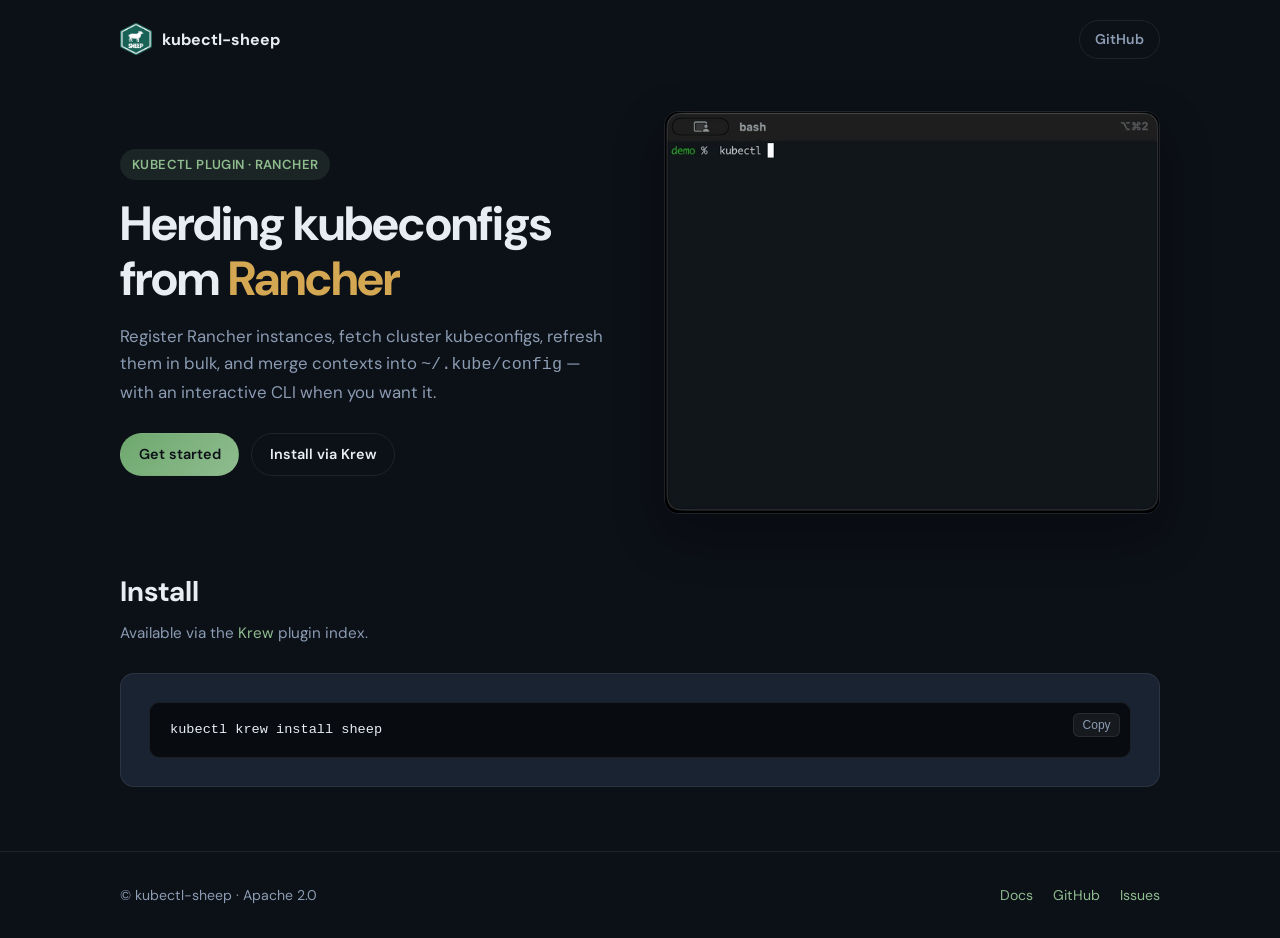
==== docs/index.html @ 6034649e "feat: add docs" ====
<!DOCTYPE html>
<html lang="en">
<head>
  <meta charset="UTF-8">
  <meta name="viewport" content="width=device-width, initial-scale=1.0">
  <title>kubectl-sheep — Kubeconfigs from Rancher</title>
  <meta name="description" content="A kubectl plugin to fetch, refresh, and manage kubeconfigs from Rancher-managed clusters.">
  <link rel="preconnect" href="https://fonts.googleapis.com">
  <link rel="preconnect" href="https://fonts.gstatic.com" crossorigin>
  <link href="https://fonts.googleapis.com/css2?family=DM+Sans:ital,opsz,wght@0,9..40,400;0,9..40,600;0,9..40,700;1,9..40,400&family=JetBrains+Mono:wght@400;500&display=swap" rel="stylesheet">
  <link rel="icon" href="assets/images/sheep.png" type="image/png">
  <link rel="stylesheet" href="assets/css/site.css">
</head>
<body>
  <header class="top-bar">
    <div class="container top-bar-inner">
      <a class="brand" href="./">
        <img src="assets/images/sheep.png" alt="kubectl-sheep logo" width="32" height="32">
        kubectl-sheep
      </a>
      <a class="btn btn-ghost" href="https://github.com/ahoz/kubectl-sheep" target="_blank" rel="noopener">GitHub</a>
    </div>
  </header>

  <section class="hero">
    <div class="container hero-grid">
      <div>
        <span class="eyebrow">kubectl plugin · Rancher</span>
        <h1>Herding kubeconfigs<br>from <span>Rancher</span></h1>
        <p class="lead">
          Register Rancher instances, fetch cluster kubeconfigs, refresh them in bulk,
          and merge contexts into <code>~/.kube/config</code> — with an interactive CLI when you want it.
        </p>
        <div class="hero-actions">
          <a class="btn btn-primary" href="guide/">Get started</a>
          <a class="btn btn-secondary" href="#install">Install via Krew</a>
        </div>
      </div>
      <figure class="hero-media">
        <img src="guide/media/gifs/kubectl-sheep-demo.gif" alt="kubectl-sheep demo" width="640" height="520">
      </figure>
    </div>
  </section>

  <section id="install" class="install-section">
    <div class="container">
      <div class="section-title">
        <h2>Install</h2>
        <p>Available via the <a href="https://krew.sigs.k8s.io/">Krew</a> plugin index.</p>
      </div>
      <div class="install-panel">
        <div class="code-block">
          <button type="button" data-copy="#install-krew">Copy</button>
          <pre id="install-krew">kubectl krew install sheep</pre>
        </div>
      </div>
    </div>
  </section>

  <footer class="footer">
    <div class="container footer-inner">
      <span>© kubectl-sheep · Apache 2.0</span>
      <div class="footer-links">
        <a href="guide/">Docs</a>
        <a href="https://github.com/ahoz/kubectl-sheep" target="_blank" rel="noopener">GitHub</a>
        <a href="https://github.com/ahoz/kubectl-sheep/issues" target="_blank" rel="noopener">Issues</a>
      </div>
    </div>
  </footer>

  <script src="assets/js/site.js"></script>
</body>
</html>
---- docs/assets/css/site.css ----
:root {
  --bg: #0c1017;
  --bg-elevated: #141b26;
  --bg-card: #1a2332;
  --text: #e8edf4;
  --text-muted: #8b9cb3;
  --accent: #8fbc8f;
  --accent-strong: #6ea86e;
  --gold: #d4a853;
  --border: rgba(255, 255, 255, 0.08);
  --radius: 14px;
  --font: "DM Sans", system-ui, sans-serif;
  --mono: "JetBrains Mono", ui-monospace, monospace;
}

* {
  box-sizing: border-box;
}

html {
  scroll-behavior: smooth;
}

body {
  margin: 0;
  font-family: var(--font);
  background: var(--bg);
  color: var(--text);
  line-height: 1.6;
}

a {
  color: var(--accent);
  text-decoration: none;
}

a:hover {
  color: var(--gold);
}

.container {
  width: min(1040px, calc(100% - 3rem));
  margin: 0 auto;
}

/* Top bar */
.top-bar {
  padding: 1.25rem 0;
}

.top-bar-inner {
  display: flex;
  align-items: center;
  justify-content: space-between;
}

.brand {
  display: flex;
  align-items: center;
  gap: 0.65rem;
  color: var(--text);
  font-weight: 700;
  font-size: 1rem;
}

.brand img {
  width: 32px;
  height: 32px;
}

.btn {
  display: inline-flex;
  align-items: center;
  padding: 0.55rem 1.1rem;
  border-radius: 999px;
  font-weight: 600;
  font-size: 0.9rem;
  border: 1px solid transparent;
  transition: transform 0.15s, background 0.15s, border-color 0.15s;
}

.btn:hover {
  transform: translateY(-1px);
}

.btn-primary {
  background: linear-gradient(135deg, var(--accent-strong), var(--accent));
  color: #0c1017;
}

.btn-secondary {
  background: transparent;
  border-color: var(--border);
  color: var(--text);
}

.btn-secondary:hover {
  border-color: var(--accent);
  color: var(--accent);
}

.btn-ghost {
  background: transparent;
  border-color: var(--border);
  color: var(--text-muted);
  padding: 0.45rem 0.95rem;
  font-size: 0.88rem;
}

.btn-ghost:hover {
  color: var(--text);
  border-color: rgba(255, 255, 255, 0.18);
}

/* Hero */
.hero {
  padding: 2rem 0 3.5rem;
}

.hero-grid {
  display: grid;
  grid-template-columns: 1fr 1fr;
  gap: 3rem;
  align-items: center;
}

.eyebrow {
  display: inline-block;
  padding: 0.3rem 0.75rem;
  border-radius: 999px;
  background: rgba(143, 188, 143, 0.12);
  color: var(--accent);
  font-size: 0.82rem;
  font-weight: 600;
  letter-spacing: 0.03em;
  text-transform: uppercase;
  margin-bottom: 1rem;
}

.hero h1 {
  font-size: clamp(2rem, 4.5vw, 3rem);
  line-height: 1.15;
  margin: 0 0 1rem;
  letter-spacing: -0.02em;
}

.hero h1 span {
  color: var(--gold);
}

.lead {
  font-size: 1.05rem;
  color: var(--text-muted);
  max-width: 32rem;
  margin-bottom: 1.75rem;
}

.hero-actions {
  display: flex;
  flex-wrap: wrap;
  gap: 0.75rem;
}

.hero-media {
  margin: 0;
  border-radius: var(--radius);
  overflow: hidden;
  border: 1px solid var(--border);
  box-shadow: 0 20px 50px rgba(0, 0, 0, 0.3);
}

.hero-media img {
  display: block;
  width: 100%;
  height: auto;
  max-width: 640px;
  aspect-ratio: 640 / 520;
  object-fit: cover;
  background: var(--bg-elevated);
}

/* Install */
.install-section {
  padding: 0 0 4rem;
}

.section-title {
  margin-bottom: 1.75rem;
}

.section-title h2 {
  font-size: 1.75rem;
  margin: 0 0 0.35rem;
}

.section-title p {
  color: var(--text-muted);
  margin: 0;
  font-size: 0.95rem;
}

.install-panel {
  background: var(--bg-card);
  border: 1px solid var(--border);
  border-radius: var(--radius);
  padding: 1.75rem;
}

.install-tabs {
  display: flex;
  flex-wrap: wrap;
  gap: 0.5rem;
  margin-bottom: 1.25rem;
}

.install-tab {
  padding: 0.45rem 0.9rem;
  border-radius: 999px;
  border: 1px solid var(--border);
  background: transparent;
  color: var(--text-muted);
  font-family: var(--font);
  font-size: 0.85rem;
  cursor: pointer;
}

.install-tab.active {
  background: rgba(143, 188, 143, 0.15);
  border-color: var(--accent);
  color: var(--accent);
}

.code-block {
  position: relative;
  background: #080b10;
  border: 1px solid var(--border);
  border-radius: 10px;
  padding: 1rem 1.25rem;
  font-family: var(--mono);
  font-size: 0.85rem;
  overflow-x: auto;
}

.code-block pre {
  margin: 0;
  white-space: pre-wrap;
}

.code-block button {
  position: absolute;
  top: 0.6rem;
  right: 0.6rem;
  background: rgba(255, 255, 255, 0.06);
  border: 1px solid var(--border);
  color: var(--text-muted);
  border-radius: 6px;
  padding: 0.25rem 0.55rem;
  font-size: 0.75rem;
  cursor: pointer;
}

.code-block button:hover {
  color: var(--text);
}

.install-note {
  margin-top: 1rem;
  padding: 0.9rem 1rem;
  border-radius: 10px;
  background: rgba(212, 168, 83, 0.1);
  border: 1px solid rgba(212, 168, 83, 0.25);
  color: var(--text-muted);
  font-size: 0.9rem;
}

/* Footer */
.footer {
  border-top: 1px solid var(--border);
  padding: 2rem 0;
}

.footer-inner {
  display: flex;
  flex-wrap: wrap;
  justify-content: space-between;
  gap: 1rem;
  color: var(--text-muted);
  font-size: 0.88rem;
}

.footer-links {
  display: flex;
  gap: 1.25rem;
}

@media (max-width: 860px) {
  .hero-grid {
    grid-template-columns: 1fr;
    gap: 2rem;
  }

  .hero-media {
    order: -1;
  }
}
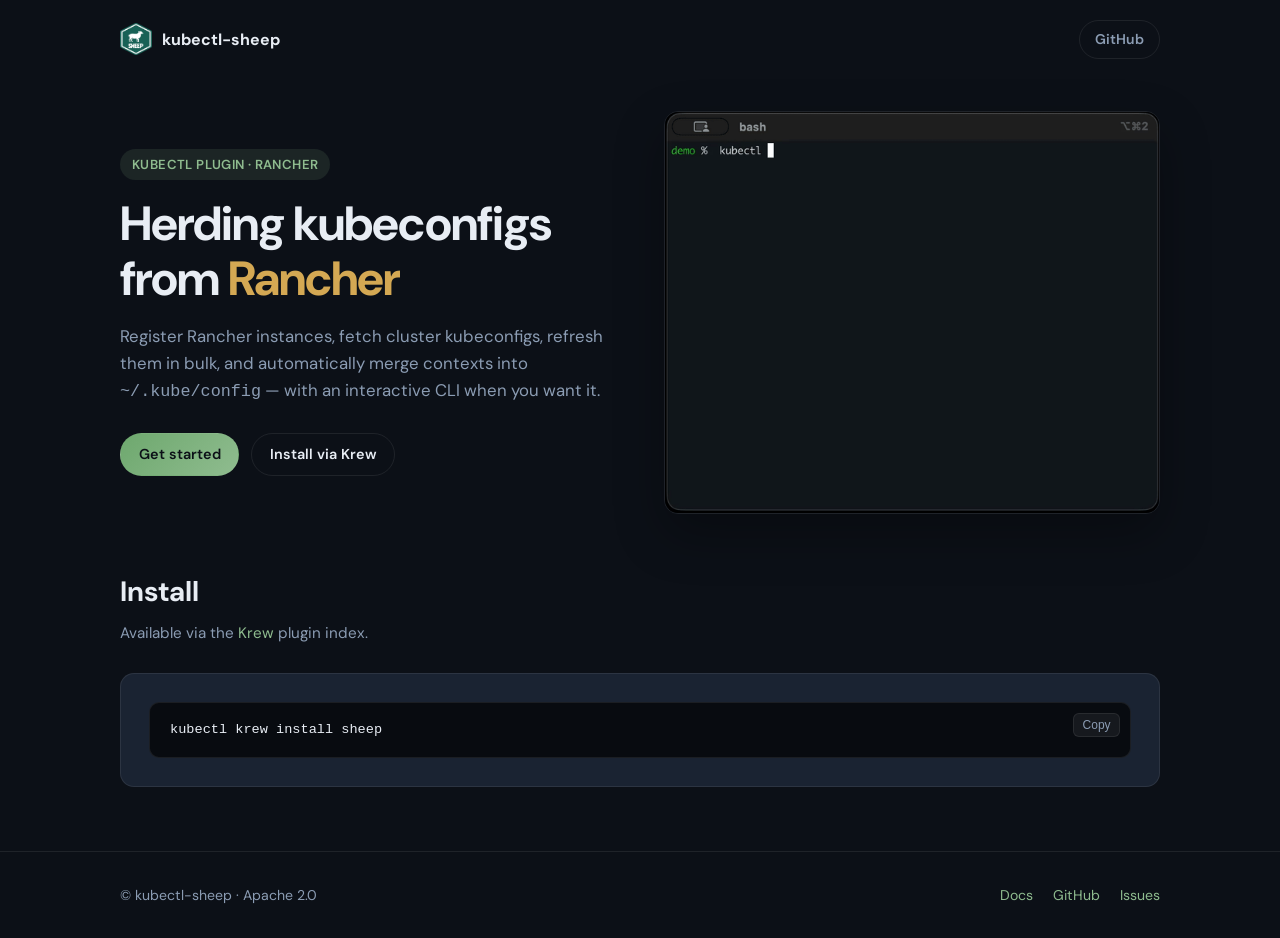
==== commit c2be3b3c: "chore: update docs" ====
--- a/docs/index.html
+++ b/docs/index.html
@@ -29,7 +29,7 @@
         <h1>Herding kubeconfigs<br>from <span>Rancher</span></h1>
         <p class="lead">
           Register Rancher instances, fetch cluster kubeconfigs, refresh them in bulk,
-          and merge contexts into <code>~/.kube/config</code> — with an interactive CLI when you want it.
+          and automatically merge contexts into <code>~/.kube/config</code> — with an interactive CLI when you want it.
         </p>
         <div class="hero-actions">
           <a class="btn btn-primary" href="guide/">Get started</a>
